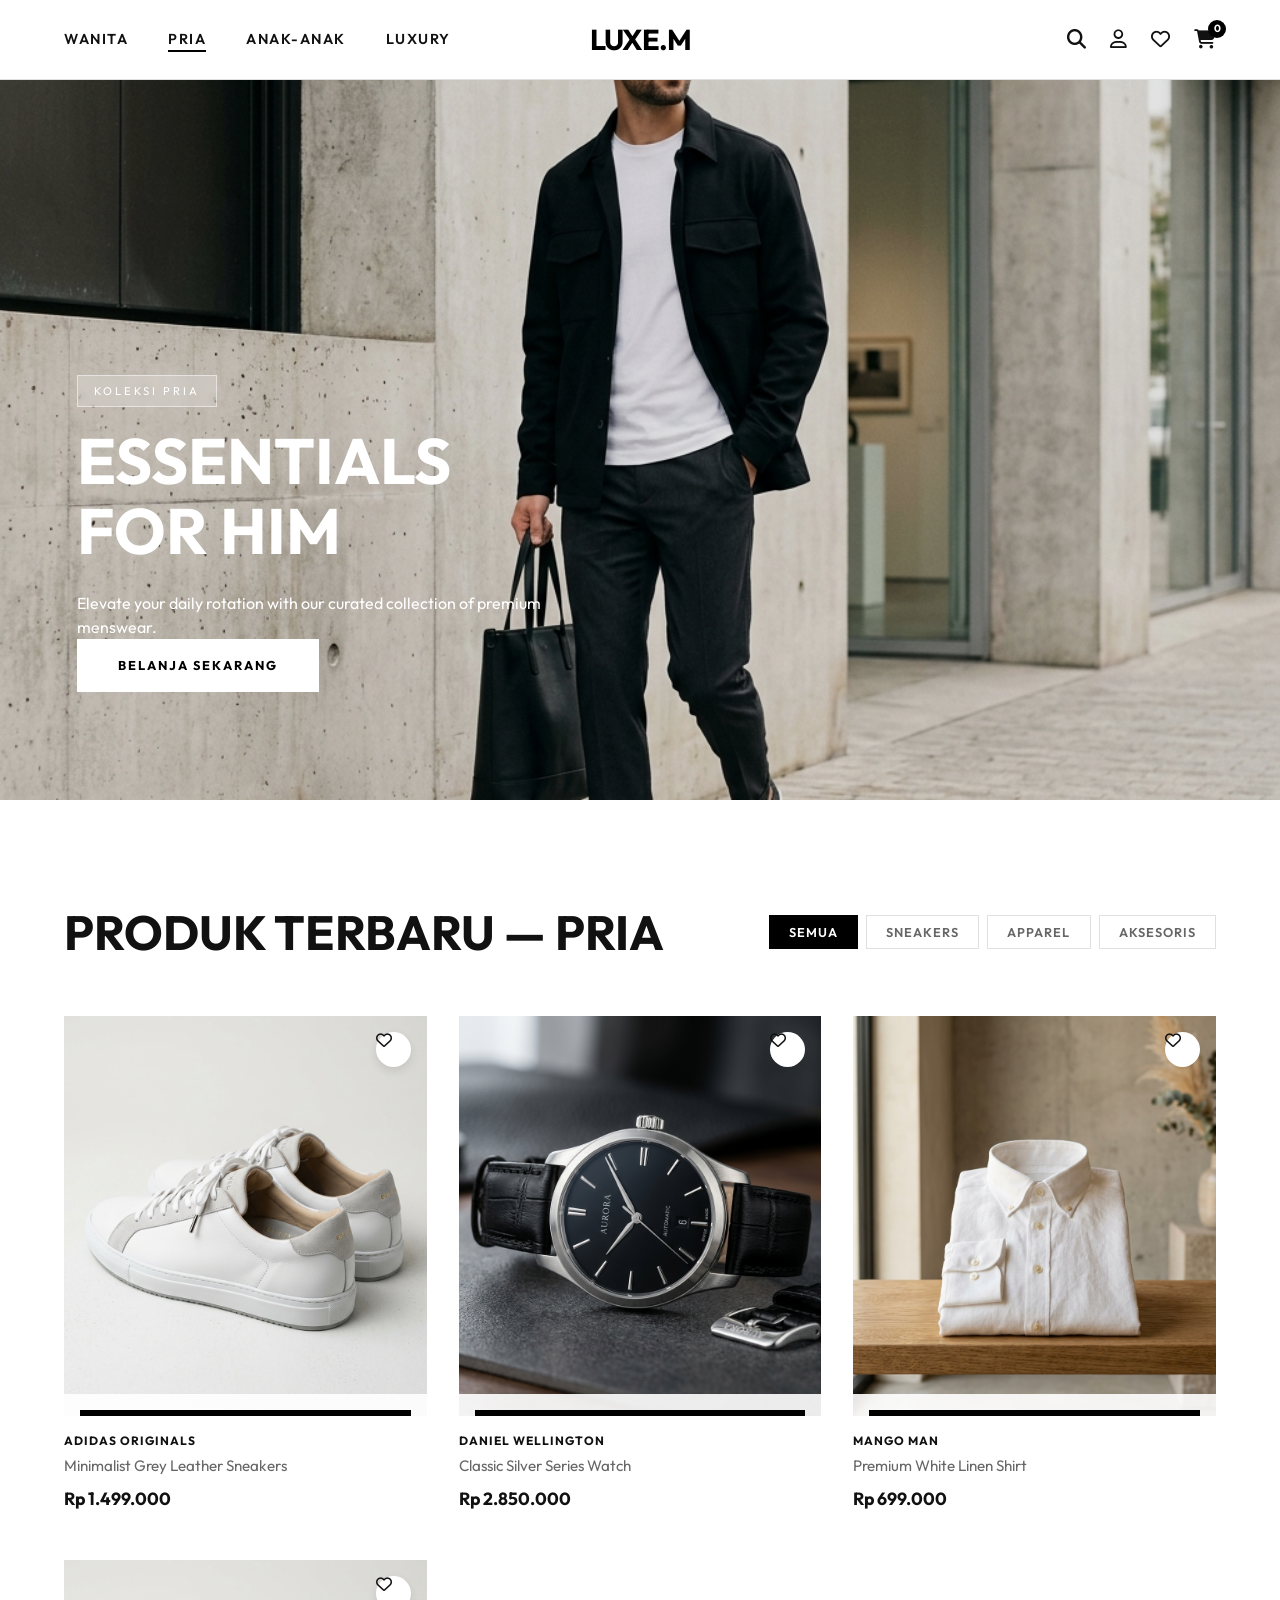
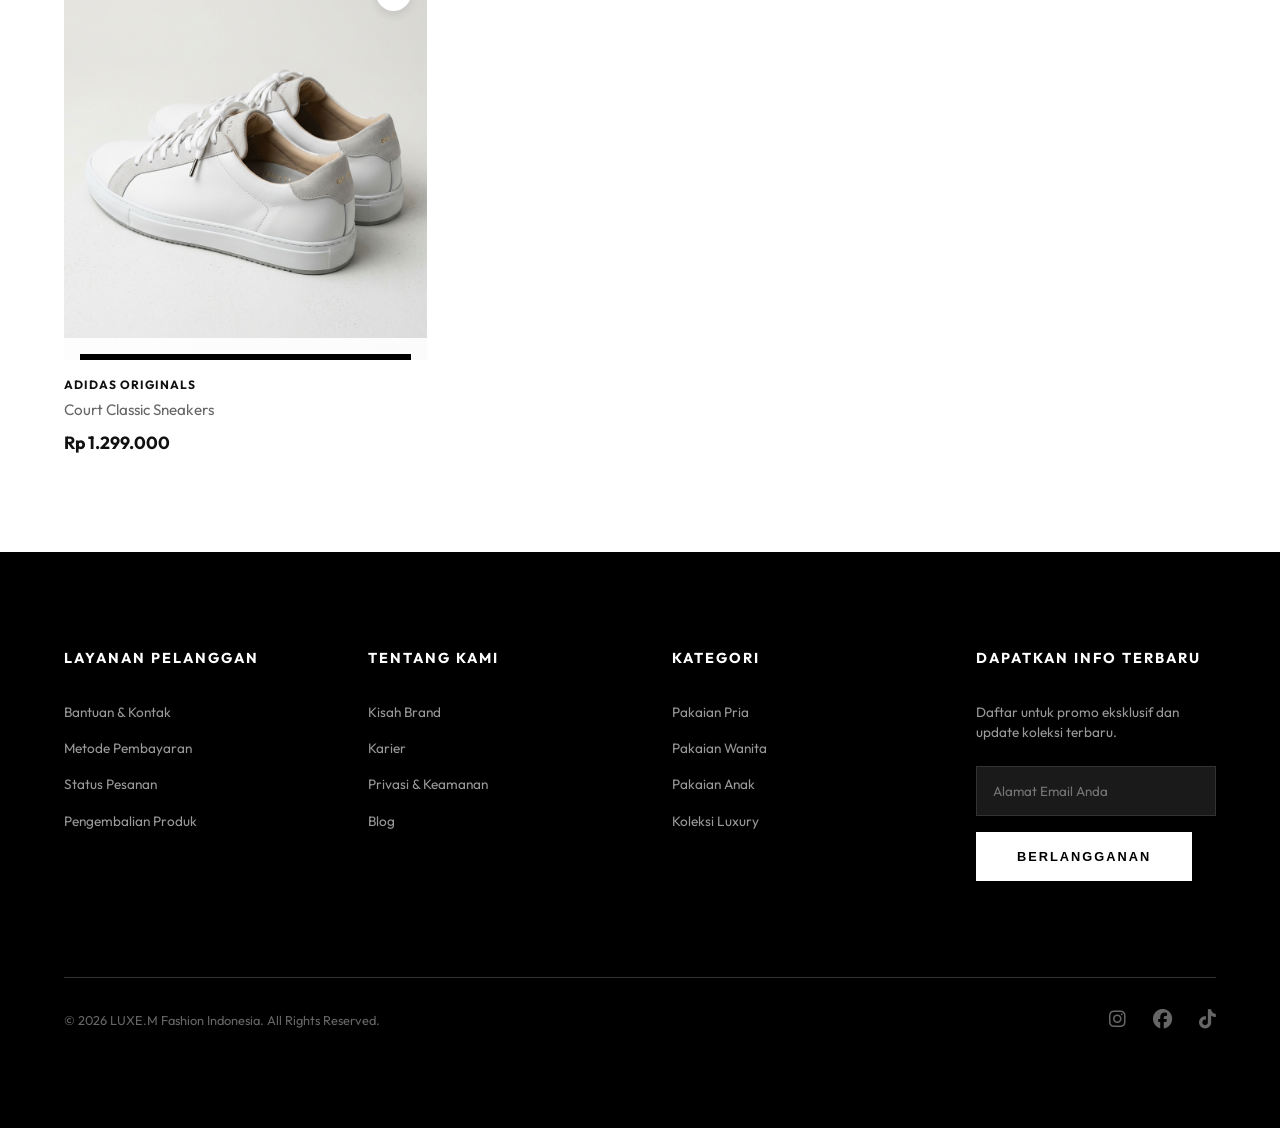
==== index.html @ d2125c65 "Add files via upload panji" ====
<!DOCTYPE html>
<html lang="id">
<head>
    <meta charset="UTF-8">
    <meta name="viewport" content="width=device-width, initial-scale=1.0">
    <title>LUXE.M | Fashion Premium Indonesia</title>
    <meta name="description" content="E-commerce fashion premium. Temukan tren terbaru untuk Pria, Wanita, dan Anak-anak.">
    <link rel="stylesheet" href="style.css">
    <link rel="stylesheet" href="https://cdnjs.cloudflare.com/ajax/libs/font-awesome/6.4.0/css/all.min.css">
    <link href="https://fonts.googleapis.com/css2?family=Outfit:wght@300;400;600;700&display=swap" rel="stylesheet">
</head>
<body>

    <!-- ===== HEADER ===== -->
    <header>
        <ul class="nav-links">
            <li><a href="#" class="nav-cat" data-cat="wanita">Wanita</a></li>
            <li><a href="#" class="nav-cat active-nav" data-cat="pria">Pria</a></li>
            <li><a href="#" class="nav-cat" data-cat="anak">Anak-anak</a></li>
            <li><a href="#" class="nav-cat" data-cat="luxury">Luxury</a></li>
        </ul>

        <a href="index.html" class="logo">LUXE.M</a>

        <div class="nav-icons">
            <i class="fa-solid fa-magnifying-glass" id="search-trigger" title="Cari Produk"></i>
            <i class="fa-regular fa-user" id="user-trigger" title="Masuk / Daftar"></i>
            <i class="fa-regular fa-heart" id="wishlist-trigger" title="Wishlist"></i>
            <div class="cart-icon-wrapper" id="cart-trigger" title="Keranjang">
                <i class="fa-solid fa-cart-shopping"></i>
                <span class="cart-count">0</span>
            </div>
        </div>
    </header>

    <!-- ===== SEARCH OVERLAY ===== -->
    <div id="search-overlay" class="overlay">
        <div class="search-container">
            <i class="fa-solid fa-magnifying-glass" style="color:white; font-size:1.5rem;"></i>
            <input type="text" placeholder="Cari produk, brand, atau kategori..." id="search-input" autocomplete="off">
            <i class="fa-solid fa-xmark close-overlay"></i>
        </div>
        <div id="search-results"></div>
    </div>

    <!-- ===== LOGIN MODAL ===== -->
    <div id="login-modal" class="modal">
        <div class="modal-content">
            <i class="fa-solid fa-xmark close-modal"></i>
            <div class="modal-logo">LUXE.M</div>
            <h2>Selamat Datang</h2>
            <p>Masuk untuk mendapatkan promo menarik & wishlist tersimpan.</p>
            <form id="login-form">
                <input type="email" id="login-email" placeholder="Email" required>
                <input type="password" id="login-pass" placeholder="Password" required>
                <div class="forgot"><a href="#">Lupa password?</a></div>
                <button type="submit" class="btn modal-btn">Masuk</button>
            </form>
            <p class="modal-footer">Belum punya akun? <a href="#" id="switch-to-register">Daftar sekarang</a></p>
        </div>
    </div>

    <!-- ===== CART DRAWER ===== -->
    <div id="cart-drawer" class="drawer">
        <div class="drawer-header">
            <h3>Keranjang Saya (<span id="cart-drawer-count">0</span>)</h3>
            <i class="fa-solid fa-xmark close-drawer"></i>
        </div>
        <div class="drawer-body" id="cart-items">
            <div class="empty-cart">
                <i class="fa-solid fa-cart-shopping" style="font-size:2.5rem; color:#ddd; margin-bottom:1rem;"></i>
                <p>Keranjang Anda kosong.</p>
            </div>
        </div>
        <div class="drawer-footer">
            <div class="total">
                <span>Total:</span>
                <span id="cart-total">Rp 0</span>
            </div>
            <button class="btn checkout-btn">
                <i class="fa-solid fa-lock" style="margin-right:8px;"></i>Checkout Sekarang
            </button>
        </div>
    </div>

    <!-- ===== DRAWER BACKDROP ===== -->
    <div id="drawer-backdrop" class="drawer-backdrop"></div>

    <!-- ===== HERO ===== -->
    <section class="hero" id="hero">
        <img src="hero_banner_men_fashion_1780400311037.png" alt="Men's Fashion Hero" class="hero-img" id="hero-img">
        <div class="hero-content">
            <div class="hero-tag" id="hero-tag">Koleksi Pria</div>
            <h1 id="hero-title">ESSENTIALS <br>FOR HIM</h1>
            <p id="hero-sub">Elevate your daily rotation with our curated collection of premium menswear.</p>
            <a href="#shop" class="btn" id="hero-btn">Belanja Sekarang</a>
        </div>
    </section>

    <!-- ===== CATEGORY FILTER TABS ===== -->
    <section class="section" id="shop">
        <div class="section-title">
            <h2 id="section-heading">PRODUK TERBARU — PRIA</h2>
            <div class="filter-tabs">
                <button class="filter-tab active" data-filter="all">Semua</button>
                <button class="filter-tab" data-filter="sneakers">Sneakers</button>
                <button class="filter-tab" data-filter="apparel">Apparel</button>
                <button class="filter-tab" data-filter="aksesoris">Aksesoris</button>
            </div>
        </div>
        <div class="product-grid" id="product-grid">
            <!-- Dynamically rendered by JS -->
        </div>
        <div id="no-results" style="display:none; text-align:center; padding:4rem; color:#999;">
            <i class="fa-solid fa-box-open" style="font-size:3rem; margin-bottom:1rem;"></i>
            <p>Tidak ada produk ditemukan.</p>
        </div>
    </section>

    <!-- ===== FOOTER ===== -->
    <footer>
        <div class="footer-grid">
            <div class="footer-col">
                <h4>Layanan Pelanggan</h4>
                <ul>
                    <li onclick="showToast('Menghubungi tim bantuan...')">Bantuan &amp; Kontak</li>
                    <li onclick="showToast('Metode pembayaran: Transfer Bank, QRIS, COD')">Metode Pembayaran</li>
                    <li onclick="window.location.href='checkout.html'">Status Pesanan</li>
                    <li onclick="showToast('Pengembalian produk dapat dilakukan dalam 7 hari')">Pengembalian Produk</li>
                </ul>
            </div>
            <div class="footer-col">
                <h4>Tentang Kami</h4>
                <ul>
                    <li onclick="showToast('LUXE.M - Fashion Premium Indonesia sejak 2024')">Kisah Brand</li>
                    <li onclick="showToast('Kirim CV ke karier@luxem.id')">Karier</li>
                    <li onclick="showToast('Data Anda aman bersama kami')">Privasi &amp; Keamanan</li>
                    <li onclick="showToast('Blog segera hadir!')">Blog</li>
                </ul>
            </div>
            <div class="footer-col">
                <h4>Kategori</h4>
                <ul>
                    <li onclick="switchCategory('pria')">Pakaian Pria</li>
                    <li onclick="switchCategory('wanita')">Pakaian Wanita</li>
                    <li onclick="switchCategory('anak')">Pakaian Anak</li>
                    <li onclick="switchCategory('luxury')">Koleksi Luxury</li>
                </ul>
            </div>
            <div class="footer-col newsletter">
                <h4>Dapatkan Info Terbaru</h4>
                <p style="font-size: 0.85rem; margin-bottom: 1.5rem; color: #999;">Daftar untuk promo eksklusif dan update koleksi terbaru.</p>
                <input type="email" id="newsletter-input" placeholder="Alamat Email Anda">
                <button class="btn newsletter-btn" style="border: 1px solid var(--secondary);">Berlangganan</button>
            </div>
        </div>
        <div class="bottom-footer">
            <p>&copy; 2026 LUXE.M Fashion Indonesia. All Rights Reserved.</p>
            <div class="socials">
                <i class="fa-brands fa-instagram" onclick="showToast('@luxem.id di Instagram')"></i>
                <i class="fa-brands fa-facebook" onclick="showToast('Facebook: LUXE.M Indonesia')"></i>
                <i class="fa-brands fa-tiktok" onclick="showToast('@luxem.id di TikTok')"></i>
            </div>
        </div>
    </footer>

    <script src="script.js"></script>
</body>
</html>
---- style.css ----
@import url('https://fonts.googleapis.com/css2?family=Outfit:wght@300;400;600;700&display=swap');

:root {
    --primary: #000000;
    --secondary: #ffffff;
    --accent: #222222;
    --text-main: #111111;
    --text-muted: #666666;
    --bg-light: #f9f9f9;
    --border: #e0e0e0;
    --transition: all 0.4s cubic-bezier(0.165, 0.84, 0.44, 1);
    --nav-height: 80px;
}

* {
    margin: 0;
    padding: 0;
    box-sizing: border-box;
}

body {
    font-family: 'Outfit', sans-serif;
    color: var(--text-main);
    background: var(--secondary);
    line-height: 1.5;
    overflow-x: hidden;
}

a {
    text-decoration: none;
    color: inherit;
    transition: var(--transition);
}

ul {
    list-style: none;
}

img {
    max-width: 100%;
    display: block;
}

/* Header & Nav */
header {
    height: var(--nav-height);
    background: rgba(255, 255, 255, 0.95);
    backdrop-filter: blur(10px);
    border-bottom: 1px solid var(--border);
    position: fixed;
    top: 0;
    width: 100%;
    z-index: 1000;
    display: flex;
    align-items: center;
    padding: 0 4rem;
    justify-content: space-between;
}

.nav-links {
    display: flex;
    gap: 2.5rem;
    font-weight: 600;
    font-size: 0.9rem;
    text-transform: uppercase;
    letter-spacing: 1.5px;
}

.nav-links li a:hover {
    color: var(--text-muted);
}

.logo {
    font-size: 1.8rem;
    font-weight: 700;
    letter-spacing: -1px;
    position: absolute;
    left: 50%;
    transform: translateX(-50%);
    color: var(--primary);
    text-decoration: none;
    cursor: pointer;
}

/* Active nav link */
.nav-cat.active-nav {
    border-bottom: 2px solid var(--primary);
    padding-bottom: 2px;
}

.nav-icons {
    display: flex;
    gap: 1.5rem;
    align-items: center;
}

.cart-icon-wrapper {
    position: relative;
    cursor: pointer;
}

.cart-count {
    position: absolute;
    top: -8px;
    right: -10px;
    background: var(--primary);
    color: white;
    font-size: 0.65rem;
    width: 18px;
    height: 18px;
    border-radius: 50%;
    display: flex;
    align-items: center;
    justify-content: center;
    font-weight: 700;
}

.nav-icons i {
    font-size: 1.2rem;
    cursor: pointer;
    transition: var(--transition);
}

.nav-icons i:hover {
    transform: translateY(-2px);
}

/* Overlays & Modals */
.overlay, .modal, .drawer-overlay {
    position: fixed;
    top: 0;
    left: 0;
    width: 100%;
    height: 100%;
    background: rgba(0, 0, 0, 0.8);
    display: flex;
    align-items: center;
    justify-content: center;
    z-index: 2000;
    opacity: 0;
    visibility: hidden;
    transition: var(--transition);
}

.overlay.active, .modal.active {
    opacity: 1;
    visibility: visible;
}

/* Search Overlay */
.search-container {
    width: 80%;
    max-width: 800px;
    position: relative;
}

.search-container input {
    width: 100%;
    background: transparent;
    border: none;
    border-bottom: 2px solid white;
    padding: 1rem 0;
    font-size: 2rem;
    color: white;
    outline: none;
    font-family: inherit;
}

.close-overlay {
    position: absolute;
    right: 0;
    top: 50%;
    transform: translateY(-50%);
    color: white;
    font-size: 2.5rem;
    cursor: pointer;
}

/* Modal */
.modal-content {
    background: white;
    padding: 3rem;
    width: 90%;
    max-width: 450px;
    position: relative;
    text-align: center;
}

.modal-content h2 { margin-bottom: 1rem; }
.modal-content p { color: var(--text-muted); margin-bottom: 2rem; }
.modal-content input {
    width: 100%;
    padding: 1rem;
    margin-bottom: 1rem;
    border: 1px solid var(--border);
    font-family: inherit;
}

.close-modal {
    position: absolute;
    top: 1.5rem;
    right: 1.5rem;
    cursor: pointer;
    font-size: 1.2rem;
}

/* Drawer (Cart) */
.drawer {
    position: fixed;
    top: 0;
    right: -400px;
    width: 400px;
    height: 100%;
    background: white;
    z-index: 3000;
    transition: var(--transition);
    display: flex;
    flex-direction: column;
}

.drawer.active {
    right: 0;
    box-shadow: -10px 0 30px rgba(0,0,0,0.1);
}

.drawer-header {
    padding: 2rem;
    border-bottom: 1px solid var(--border);
    display: flex;
    justify-content: space-between;
    align-items: center;
}

.drawer-body {
    flex: 1;
    overflow-y: auto;
    padding: 2rem;
}

.drawer-footer {
    padding: 2rem;
    border-top: 1px solid var(--border);
}

.drawer-footer .total {
    display: flex;
    justify-content: space-between;
    font-weight: 700;
    font-size: 1.2rem;
    margin-bottom: 1.5rem;
}

.cart-item {
    display: flex;
    gap: 1rem;
    margin-bottom: 1.5rem;
    align-items: center;
}

.cart-item img {
    width: 70px;
    height: 90px;
    object-fit: cover;
}

.cart-item-info { flex: 1; }
.cart-item-info h5 { font-size: 0.9rem; margin-bottom: 2px; }
.cart-item-info p { font-size: 0.8rem; color: var(--text-muted); }
.remove-item {
    font-size: 0.8rem;
    text-decoration: underline;
    cursor: pointer;
    color: #cc0000;
    margin-top: 5px;
}

/* Hero Section */
.hero {
    margin-top: var(--nav-height);
    height: 80vh;
    width: 100%;
    position: relative;
    overflow: hidden;
}

.hero-img {
    width: 100%;
    height: 100%;
    object-fit: cover;
    filter: brightness(0.9);
}

.hero-content {
    position: absolute;
    bottom: 15%;
    left: 6%;
    color: var(--secondary);
    max-width: 500px;
}

.hero-content h1 {
    font-size: 4rem;
    font-weight: 700;
    line-height: 1.1;
    margin-bottom: 1.5rem;
}

.btn {
    display: inline-block;
    padding: 1rem 2.5rem;
    background: var(--secondary);
    color: var(--primary);
    font-weight: 700;
    font-size: 0.8rem;
    text-transform: uppercase;
    letter-spacing: 2px;
    border: 1px solid var(--secondary);
    cursor: pointer;
    transition: var(--transition);
}

.btn:hover {
    background: transparent;
    color: var(--secondary);
}

/* Section Title */
.section {
    padding: 6rem 4rem;
}

.section-title {
    font-size: 2rem;
    font-weight: 700;
    margin-bottom: 3rem;
    display: flex;
    align-items: center;
    justify-content: space-between;
}

.section-title a {
    font-size: 0.9rem;
    text-transform: uppercase;
    letter-spacing: 1px;
    font-weight: 400;
    color: var(--text-muted);
}

/* Categories Section */
.categories-grid {
    display: grid;
    grid-template-columns: repeat(3, 1fr);
    gap: 2rem;
}

.cat-card {
    height: 600px;
    position: relative;
    overflow: hidden;
    cursor: pointer;
}

.cat-card img {
    width: 100%;
    height: 100%;
    object-fit: cover;
    transition: var(--transition);
}

.cat-card:hover img {
    transform: scale(1.05);
}

.cat-label {
    position: absolute;
    bottom: 2rem;
    left: 2rem;
    background: var(--secondary);
    padding: 0.8rem 1.5rem;
    font-weight: 700;
    text-transform: uppercase;
    font-size: 0.8rem;
    letter-spacing: 1px;
}

/* Product Grid */
.product-grid {
    display: grid;
    grid-template-columns: repeat(auto-fill, minmax(280px, 1fr));
    gap: 3rem 2rem;
}

.product-card {
    position: relative;
}

.product-img-wrapper {
    height: 400px;
    background: var(--bg-light);
    overflow: hidden;
    margin-bottom: 1rem;
    position: relative;
}

.product-actions {
    position: absolute;
    bottom: -50px;
    left: 0;
    width: 100%;
    padding: 1rem;
    background: rgba(255, 255, 255, 0.9);
    transition: var(--transition);
}

.product-card:hover .product-actions {
    bottom: 0;
}

.product-actions button {
    width: 100%;
    padding: 0.8rem;
    background: var(--primary);
    color: white;
    border: none;
    font-weight: 700;
    text-transform: uppercase;
    font-size: 0.75rem;
    letter-spacing: 1px;
    cursor: pointer;
}

.wishlist-toggle {
    position: absolute;
    top: 1rem;
    right: 1rem;
    background: white;
    width: 35px;
    height: 35px;
    border-radius: 50%;
    display: flex;
    align-items: center;
    justify-content: center;
    cursor: pointer;
    box-shadow: 0 4px 10px rgba(0,0,0,0.1);
    transition: var(--transition);
    z-index: 5;
}

.wishlist-toggle.active {
    color: #e74c3c;
    background: white;
}

.wishlist-toggle:hover {
    transform: scale(1.1);
}

.product-img-wrapper img {
    width: 100%;
    height: 100%;
    object-fit: cover;
    transition: var(--transition);
}

.product-card:hover .product-img-wrapper img {
    transform: scale(1.03);
}

.product-info {
    text-align: left;
}

.brand {
    text-transform: uppercase;
    font-size: 0.75rem;
    font-weight: 700;
    letter-spacing: 1px;
    margin-bottom: 0.3rem;
}

.product-name {
    font-size: 0.95rem;
    color: var(--text-muted);
    margin-bottom: 0.5rem;
}

.price {
    font-weight: 700;
    font-size: 1.1rem;
}

/* Footer */
footer {
    background: var(--primary);
    color: var(--secondary);
    padding: 6rem 4rem;
}

.footer-grid {
    display: grid;
    grid-template-columns: repeat(4, 1fr);
    gap: 4rem;
}

.footer-col h4 {
    margin-bottom: 2rem;
    text-transform: uppercase;
    letter-spacing: 2px;
    font-size: 0.9rem;
}

.footer-col ul li {
    margin-bottom: 1rem;
    font-size: 0.85rem;
    color: #999;
    cursor: pointer;
}

.footer-col ul li:hover {
    color: var(--secondary);
}

.newsletter input {
    width: 100%;
    padding: 1rem;
    background: #1a1a1a;
    border: 1px solid #333;
    color: var(--secondary);
    margin-bottom: 1rem;
    font-family: inherit;
}

.bottom-footer {
    margin-top: 6rem;
    padding-top: 2rem;
    border-top: 1px solid #333;
    display: flex;
    justify-content: space-between;
    align-items: center;
    font-size: 0.8rem;
    color: #666;
}

/* Animations */
@keyframes fadeInUp {
    from { opacity: 0; transform: translateY(30px); }
    to   { opacity: 1; transform: translateY(0); }
}

@keyframes slideUp {
    from { opacity: 0; transform: translateX(-50%) translateY(20px); }
    to   { opacity: 1; transform: translateX(-50%) translateY(0); }
}

.animate {
    animation: fadeInUp 0.8s ease forwards;
}

/* Drawer Backdrop */
.drawer-backdrop {
    position: fixed;
    inset: 0;
    background: rgba(0,0,0,0.4);
    z-index: 2999;
    opacity: 0;
    visibility: hidden;
    transition: var(--transition);
}

.drawer-backdrop.active {
    opacity: 1;
    visibility: visible;
}

/* Modal footer link */
.modal-footer { font-size: 0.85rem; }
.modal-footer a { font-weight: 700; text-decoration: underline; }

/* Add-to-cart hover button */
.product-actions button:hover {
    background: #333;
}

/* Mobile Responsive */
@media (max-width: 1024px) {
    header { padding: 0 2rem; }
    .nav-links { display: none; }
    .categories-grid { grid-template-columns: 1fr; }
    .hero-content h1 { font-size: 3rem; }
    .footer-grid { grid-template-columns: 1fr 1fr; }
}

@media (max-width: 768px) {
    .section { padding: 4rem 2rem; }
    .hero-content { left: 5%; bottom: 10%; }
    .footer-grid { grid-template-columns: 1fr; }
    .section-title { flex-direction: column; align-items: flex-start; gap: 1rem; }
}

/* ===========================
   HERO TAG
=========================== */
.hero-tag {
    display: inline-block;
    background: rgba(255,255,255,0.2);
    border: 1px solid rgba(255,255,255,0.5);
    color: white;
    font-size: 0.7rem;
    text-transform: uppercase;
    letter-spacing: 3px;
    padding: 0.4rem 1rem;
    margin-bottom: 1.2rem;
    backdrop-filter: blur(4px);
}

/* ===========================
   FILTER TABS
=========================== */
.filter-tabs {
    display: flex;
    gap: 0.5rem;
    flex-wrap: wrap;
}

.filter-tab {
    padding: 0.5rem 1.2rem;
    border: 1.5px solid var(--border);
    background: transparent;
    font-family: 'Outfit', sans-serif;
    font-size: 0.8rem;
    font-weight: 600;
    text-transform: uppercase;
    letter-spacing: 1px;
    cursor: pointer;
    transition: var(--transition);
    color: var(--text-muted);
}

.filter-tab:hover,
.filter-tab.active {
    background: var(--primary);
    color: white;
    border-color: var(--primary);
}

/* ===========================
   SEARCH OVERLAY UPDATES
=========================== */
.search-container {
    display: flex;
    align-items: center;
    gap: 1rem;
    width: 80%;
    max-width: 800px;
    position: relative;
}

.search-container input {
    flex: 1;
    background: transparent;
    border: none;
    border-bottom: 2px solid rgba(255,255,255,0.6);
    padding: 0.8rem 0;
    font-size: 1.8rem;
    color: white;
    outline: none;
    font-family: 'Outfit', sans-serif;
}

.search-container input::placeholder { color: rgba(255,255,255,0.4); }

#search-results {
    position: absolute;
    top: calc(100% + 1.5rem);
    left: 0;
    width: 100%;
    background: white;
    max-height: 400px;
    overflow-y: auto;
}

.search-result-item {
    display: flex;
    gap: 1rem;
    align-items: center;
    padding: 1rem 1.5rem;
    cursor: pointer;
    transition: background 0.2s;
    border-bottom: 1px solid #f0f0f0;
}

.search-result-item:hover { background: #f7f7f7; }

.search-result-item img {
    width: 55px;
    height: 65px;
    object-fit: cover;
}

.sr-brand { font-size: 0.7rem; text-transform: uppercase; letter-spacing: 1px; color: #999; }
.sr-name  { font-size: 0.9rem; font-weight: 600; margin: 2px 0; }
.sr-price { font-size: 0.85rem; font-weight: 700; }

.search-no-result {
    color: rgba(255,255,255,0.6);
    font-size: 1rem;
    margin-top: 1.5rem;
}

/* ===========================
   LOGIN MODAL EXTRAS
=========================== */
.modal-logo {
    font-size: 1.8rem;
    font-weight: 700;
    letter-spacing: -1px;
    margin-bottom: 1.5rem;
}

.modal-btn {
    width: 100%;
    height: 52px;
    background: var(--primary) !important;
    color: white !important;
    border: none !important;
    justify-content: center;
    display: flex;
    align-items: center;
    font-family: 'Outfit', sans-serif;
}

.forgot {
    text-align: right;
    margin-bottom: 1.5rem;
    font-size: 0.8rem;
}

.forgot a { color: var(--text-muted); text-decoration: underline; }

/* ===========================
   FOOTER SOCIALS HOVER
=========================== */
.socials i {
    margin-left: 1.5rem;
    cursor: pointer;
    font-size: 1.2rem;
    transition: var(--transition);
}

.socials i:hover { color: #ccc; transform: translateY(-2px); }
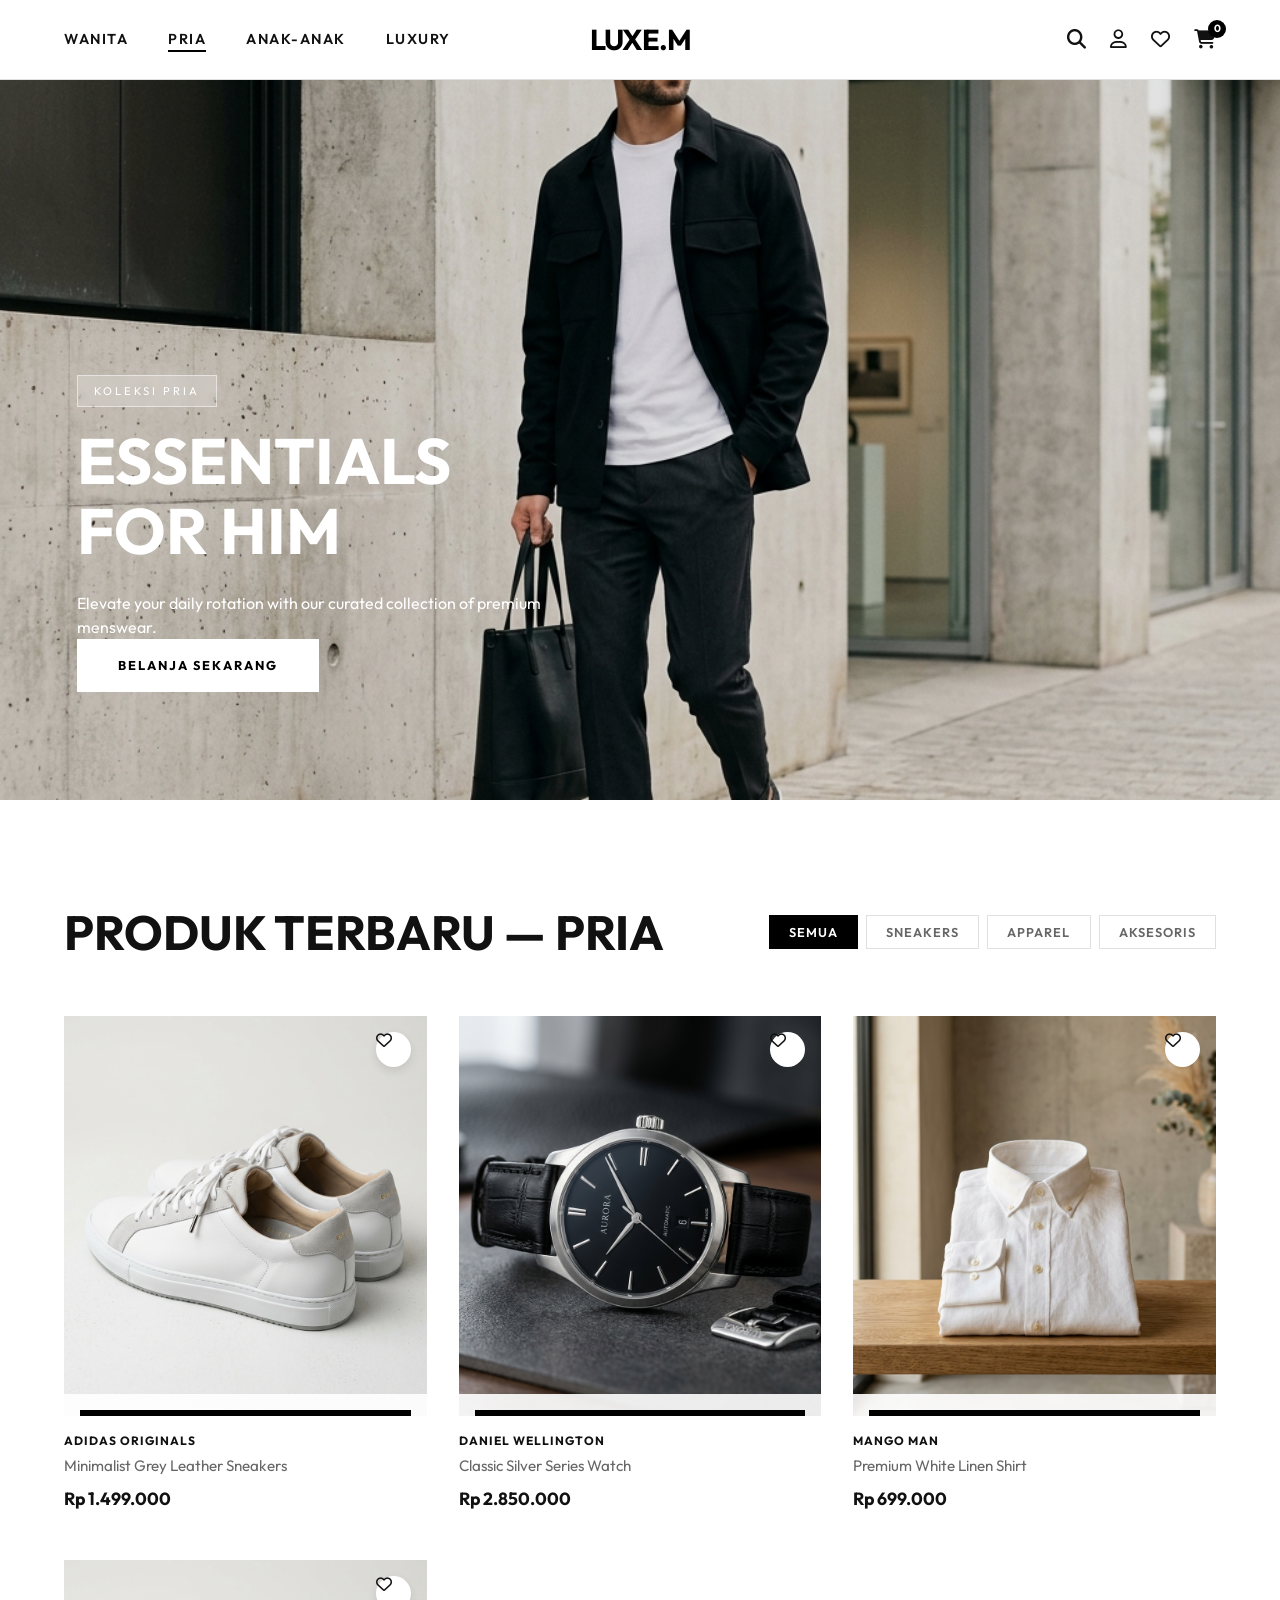
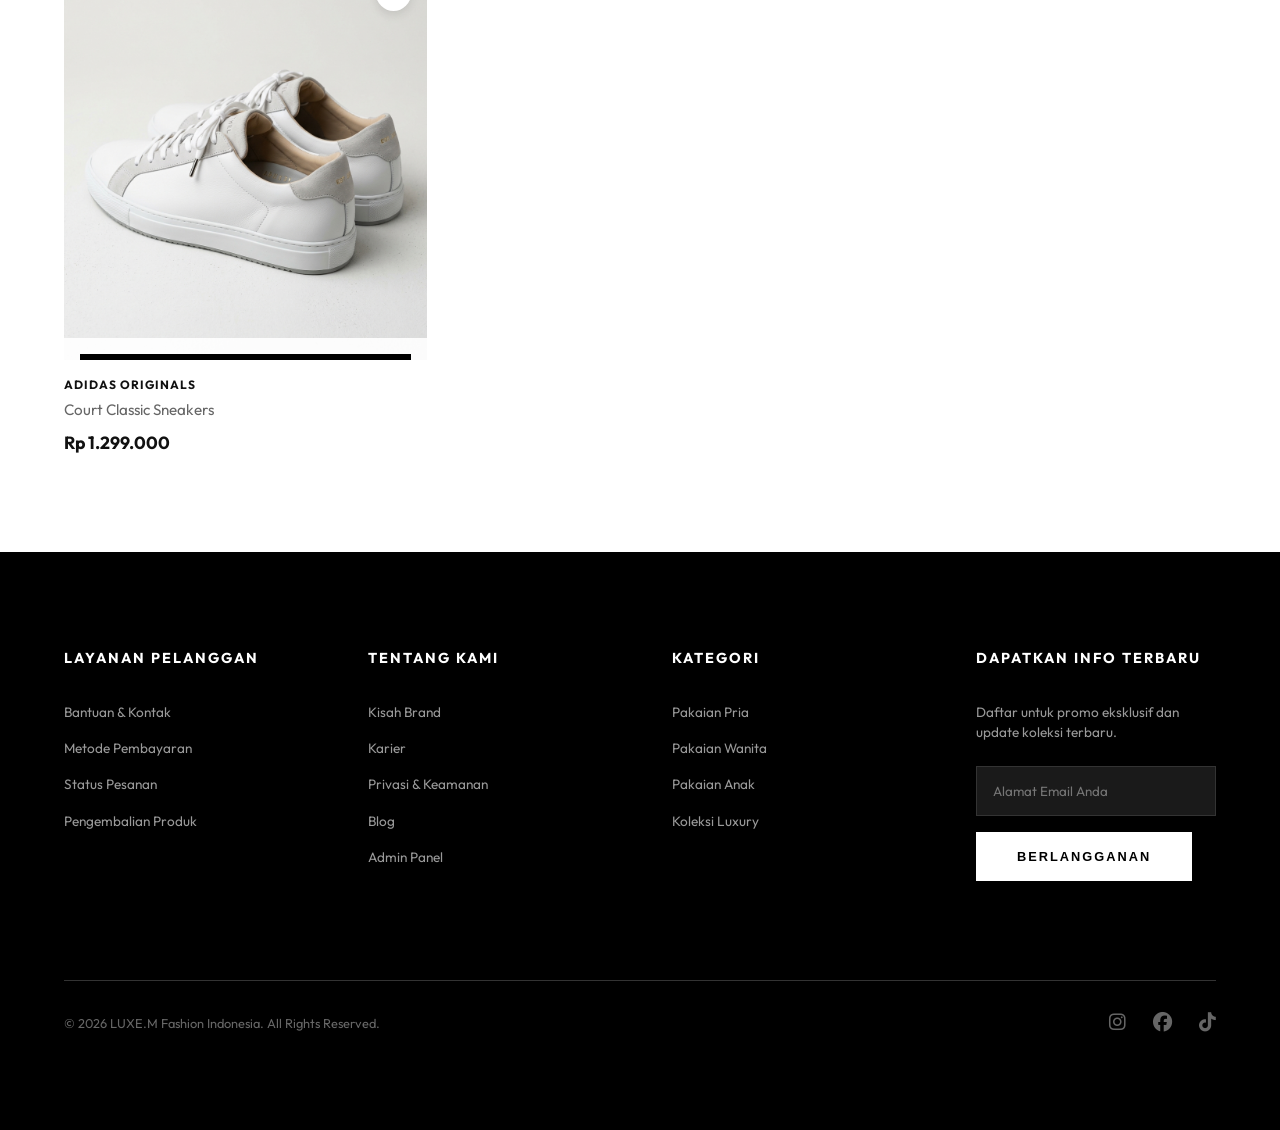
==== commit adde0e89: "ddd" ====
--- a/index.html
+++ b/index.html
@@ -136,6 +136,7 @@
                     <li onclick="showToast('Kirim CV ke karier@luxem.id')">Karier</li>
                     <li onclick="showToast('Data Anda aman bersama kami')">Privasi &amp; Keamanan</li>
                     <li onclick="showToast('Blog segera hadir!')">Blog</li>
+                    <li onclick="window.location.href='admin.html'">Admin Panel</li>
                 </ul>
             </div>
             <div class="footer-col">
--- a/style.css
+++ b/style.css
@@ -749,3 +749,184 @@
 
 .socials i:hover { color: #ccc; transform: translateY(-2px); }
 
+/* ===========================
+   ADMIN PAGE STYLES
+=========================== */
+.admin-page {
+    padding: 6rem 4rem 4rem;
+    max-width: 1200px;
+    margin: 0 auto;
+}
+.admin-header {
+    display: flex;
+    align-items: center;
+    justify-content: space-between;
+    gap: 1rem;
+    margin-bottom: 2.5rem;
+}
+.admin-header h1 {
+    font-size: 2.4rem;
+    font-weight: 700;
+}
+.admin-header .btn-back-home {
+    background: #000;
+    color: white;
+    border: none;
+    padding: 1rem 1.5rem;
+    border-radius: 0.8rem;
+    cursor: pointer;
+    text-transform: uppercase;
+    letter-spacing: 1px;
+}
+.admin-top {
+    display: grid;
+    grid-template-columns: repeat(2, minmax(0,1fr));
+    gap: 1.5rem;
+    margin-bottom: 2rem;
+}
+.admin-card {
+    background: white;
+    border: 1px solid #e8e8e8;
+    padding: 1.8rem;
+    border-radius: 1rem;
+    box-shadow: 0 12px 30px rgba(0,0,0,0.04);
+}
+.admin-card h3 {
+    margin-bottom: 1rem;
+    font-size: 0.9rem;
+    color: #777;
+    text-transform: uppercase;
+    letter-spacing: 1px;
+}
+.admin-card p {
+    font-size: 2rem;
+    font-weight: 700;
+    margin: 0;
+}
+.admin-controls {
+    display: flex;
+    gap: 1rem;
+    flex-wrap: wrap;
+    align-items: flex-end;
+    margin-bottom: 1.5rem;
+}
+.admin-controls input,
+.admin-controls select {
+    flex: 1 1 240px;
+    min-width: 220px;
+    padding: 1rem 1.1rem;
+    border: 1px solid #ddd;
+    border-radius: 0.85rem;
+    background: white;
+}
+.admin-controls button {
+    padding: 1rem 1.4rem;
+    border: none;
+    background: #000;
+    color: white;
+    border-radius: 0.9rem;
+    font-weight: 700;
+    cursor: pointer;
+    text-transform: uppercase;
+}
+.admin-table {
+    width: 100%;
+    border-collapse: collapse;
+    background: white;
+    border: 1px solid #eaeaea;
+    border-radius: 1rem;
+    overflow: hidden;
+    margin-bottom: 2rem;
+}
+.admin-table th,
+.admin-table td {
+    padding: 1rem 1rem;
+    border-bottom: 1px solid #f3f3f3;
+    text-align: left;
+    font-size: 0.95rem;
+}
+.admin-table th {
+    background: #fafafa;
+    color: #555;
+    font-weight: 700;
+    text-transform: uppercase;
+    letter-spacing: 0.5px;
+}
+.admin-table tr:hover {
+    background: #fcfcfc;
+}
+.admin-table td img {
+    width: 90px;
+    height: 60px;
+    object-fit: cover;
+    border-radius: 0.75rem;
+}
+.admin-action {
+    display: flex;
+    gap: 0.5rem;
+}
+.admin-action button {
+    border: none;
+    border-radius: 0.75rem;
+    padding: 0.6rem 0.9rem;
+    cursor: pointer;
+    font-size: 0.82rem;
+    font-weight: 700;
+}
+.admin-action .btn-delete {
+    background: #e74c3c;
+    color: white;
+}
+.admin-form {
+    background: white;
+    border: 1px solid #eaeaea;
+    border-radius: 1rem;
+    padding: 2rem;
+    box-shadow: 0 12px 30px rgba(0,0,0,0.04);
+}
+.admin-form h3 {
+    margin-bottom: 1.25rem;
+}
+.admin-form-row {
+    display: grid;
+    grid-template-columns: repeat(2, minmax(0,1fr));
+    gap: 1rem;
+}
+.admin-form-row input,
+.admin-form-row select {
+    width: 100%;
+    padding: 1rem 1rem;
+    border: 1px solid #ddd;
+    border-radius: 0.85rem;
+}
+.admin-form button {
+    margin-top: 1rem;
+    padding: 1rem 1.4rem;
+    background: #000;
+    color: white;
+    border: none;
+    border-radius: 0.9rem;
+    text-transform: uppercase;
+    font-weight: 700;
+    cursor: pointer;
+}
+.admin-note {
+    margin-top: 1rem;
+    color: #666;
+    font-size: 0.9rem;
+}
+@media (max-width: 900px) {
+    .admin-top,
+    .admin-form-row {
+        grid-template-columns: 1fr;
+    }
+    .admin-controls {
+        flex-direction: column;
+        align-items: stretch;
+    }
+    .admin-header {
+        flex-direction: column;
+        align-items: flex-start;
+    }
+}
+
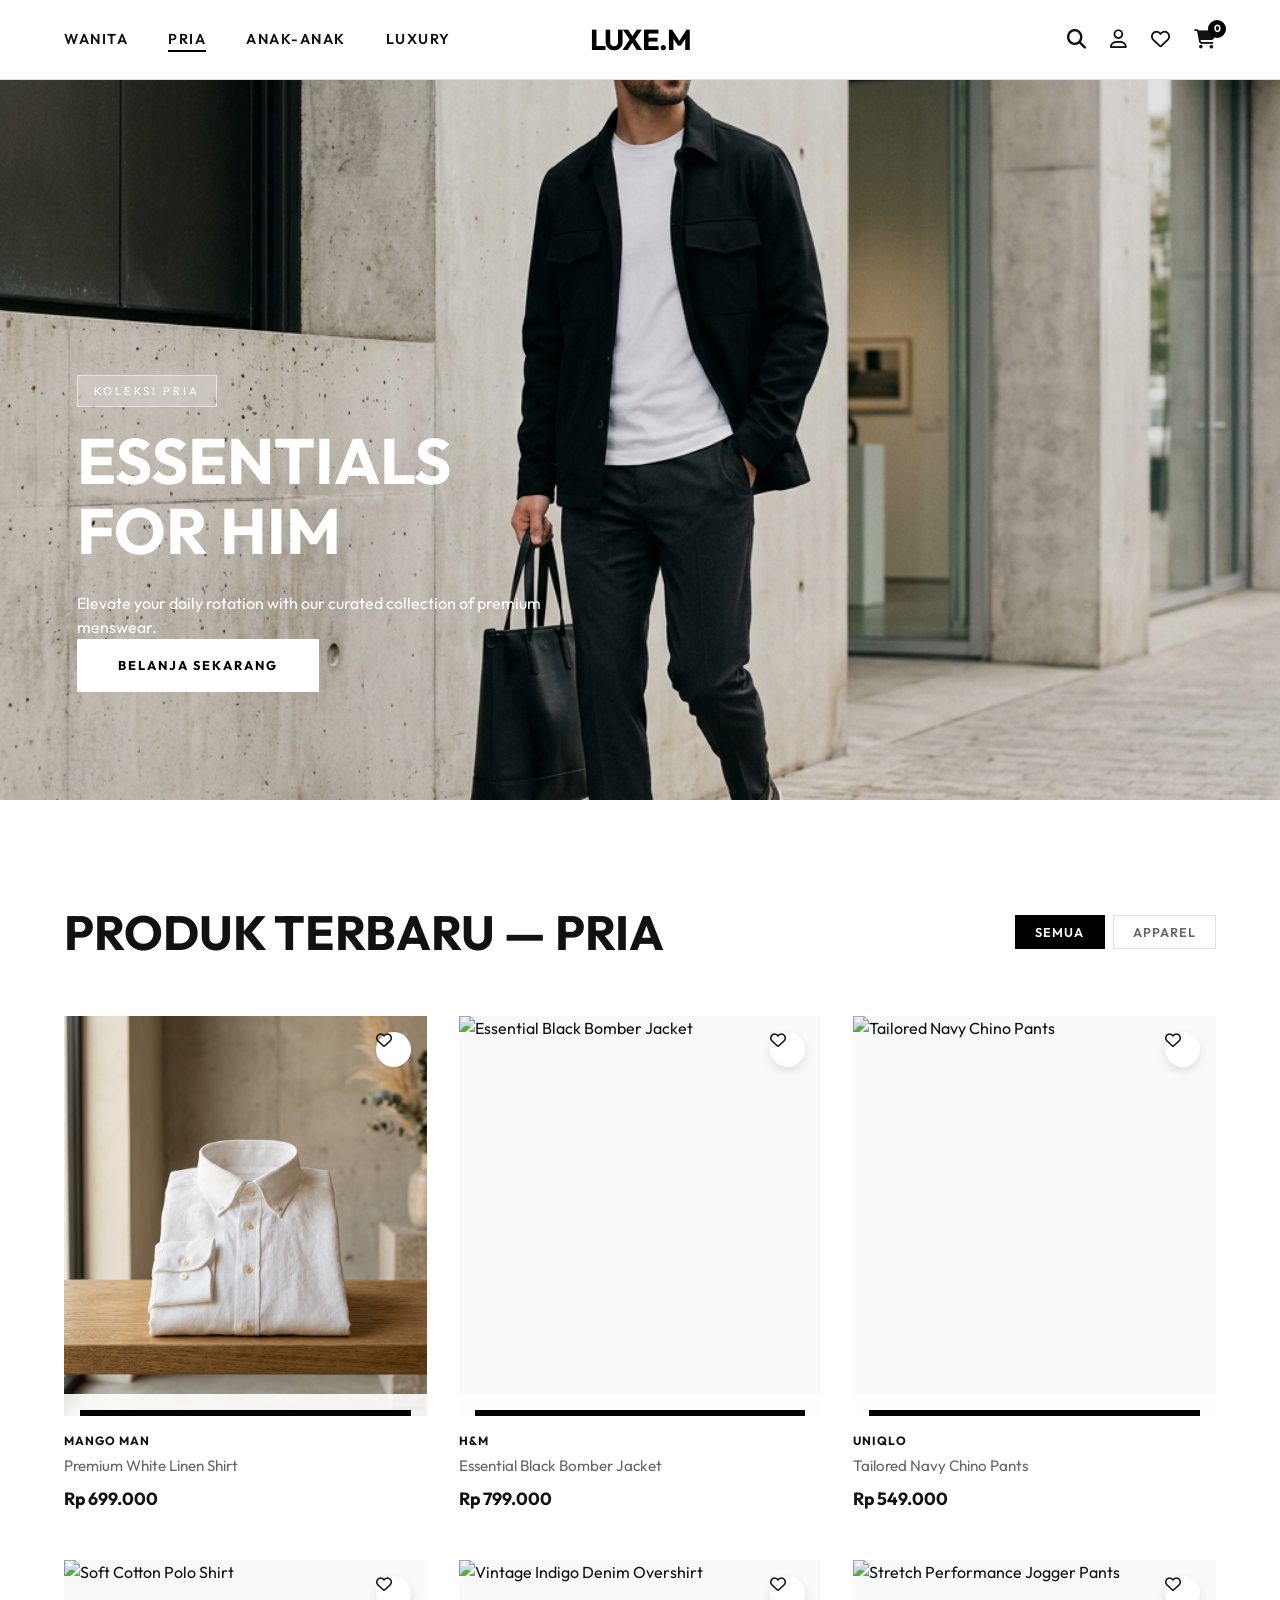
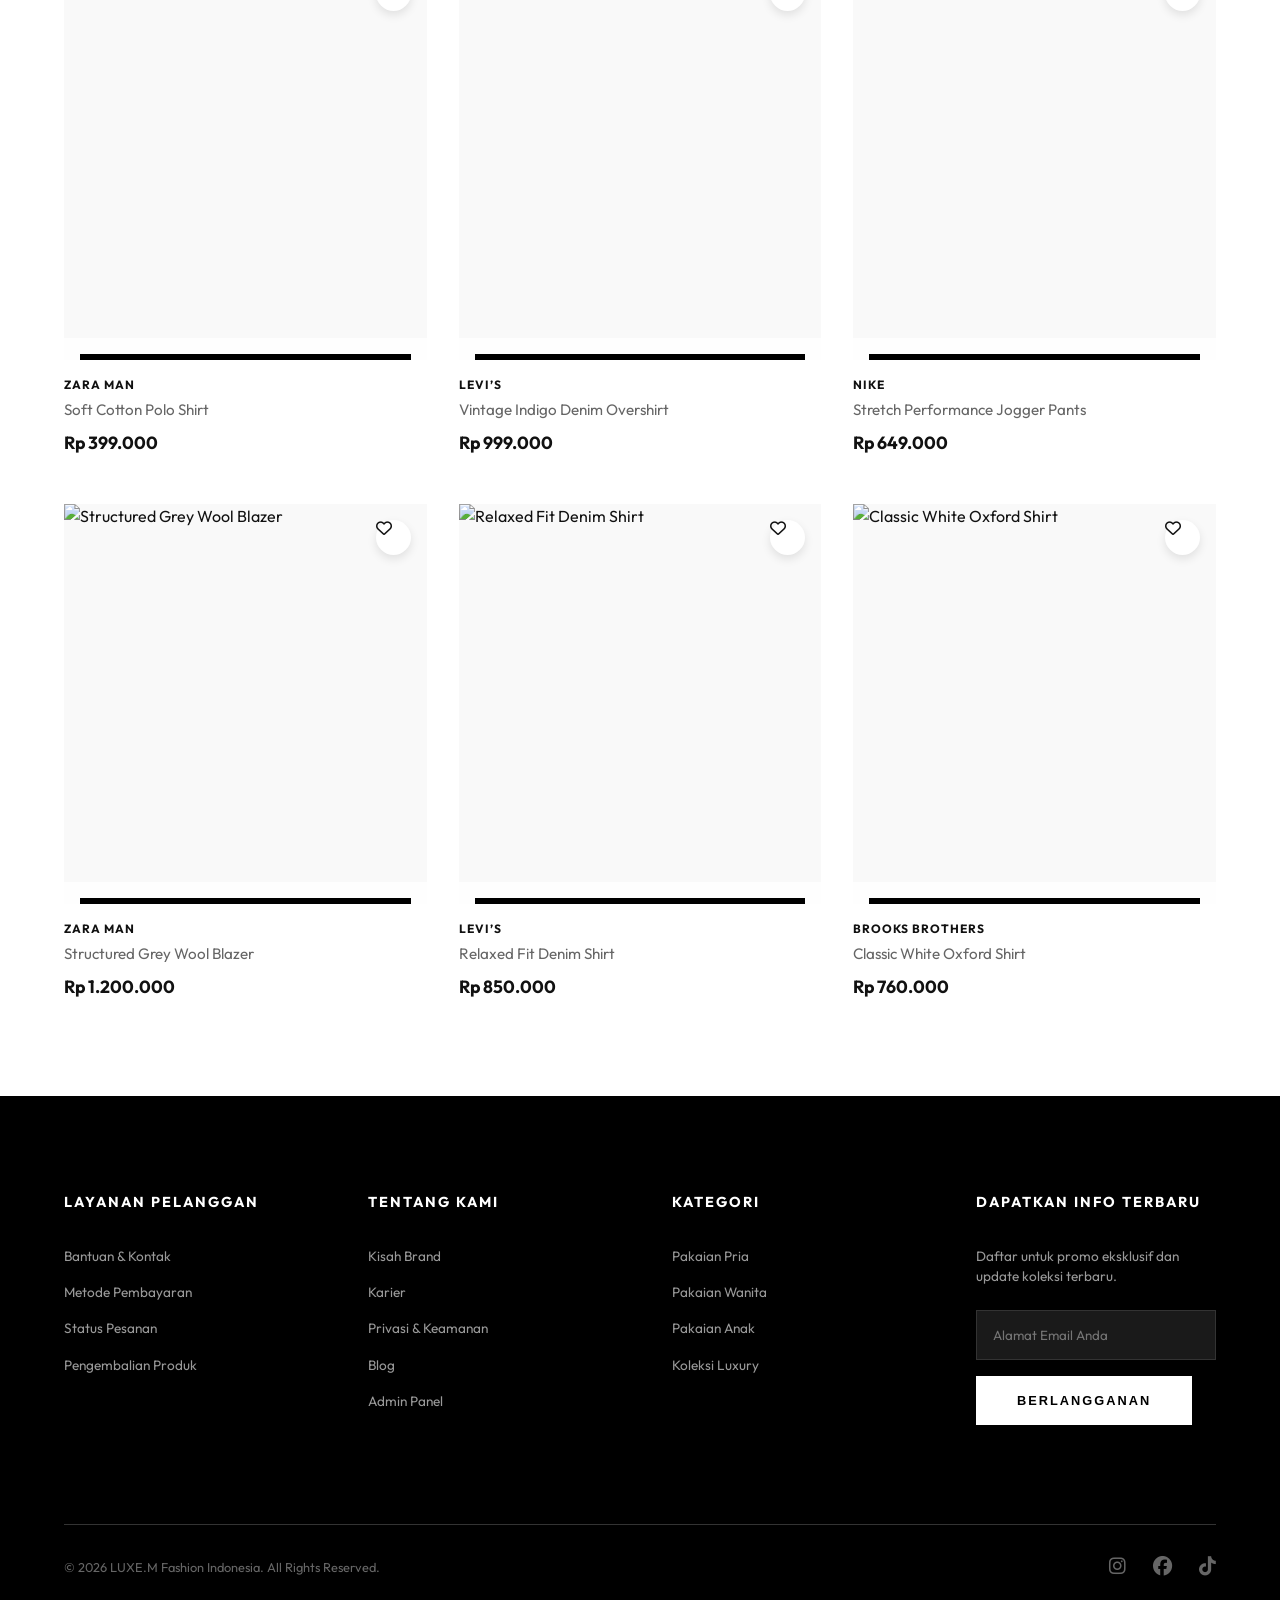
==== commit 14798bb2: "gggg" ====
--- a/index.html
+++ b/index.html
@@ -103,9 +103,7 @@
             <h2 id="section-heading">PRODUK TERBARU — PRIA</h2>
             <div class="filter-tabs">
                 <button class="filter-tab active" data-filter="all">Semua</button>
-                <button class="filter-tab" data-filter="sneakers">Sneakers</button>
                 <button class="filter-tab" data-filter="apparel">Apparel</button>
-                <button class="filter-tab" data-filter="aksesoris">Aksesoris</button>
             </div>
         </div>
         <div class="product-grid" id="product-grid">
@@ -142,10 +140,10 @@
             <div class="footer-col">
                 <h4>Kategori</h4>
                 <ul>
-                    <li onclick="switchCategory('pria')">Pakaian Pria</li>
-                    <li onclick="switchCategory('wanita')">Pakaian Wanita</li>
-                    <li onclick="switchCategory('anak')">Pakaian Anak</li>
-                    <li onclick="switchCategory('luxury')">Koleksi Luxury</li>
+                    <li><a href="#shop" onclick="switchCategory('pria')">Pakaian Pria</a></li>
+                    <li><a href="#shop" onclick="switchCategory('wanita')">Pakaian Wanita</a></li>
+                    <li><a href="#shop" onclick="switchCategory('anak')">Pakaian Anak</a></li>
+                    <li><a href="#shop" onclick="switchCategory('luxury')">Koleksi Luxury</a></li>
                 </ul>
             </div>
             <div class="footer-col newsletter">
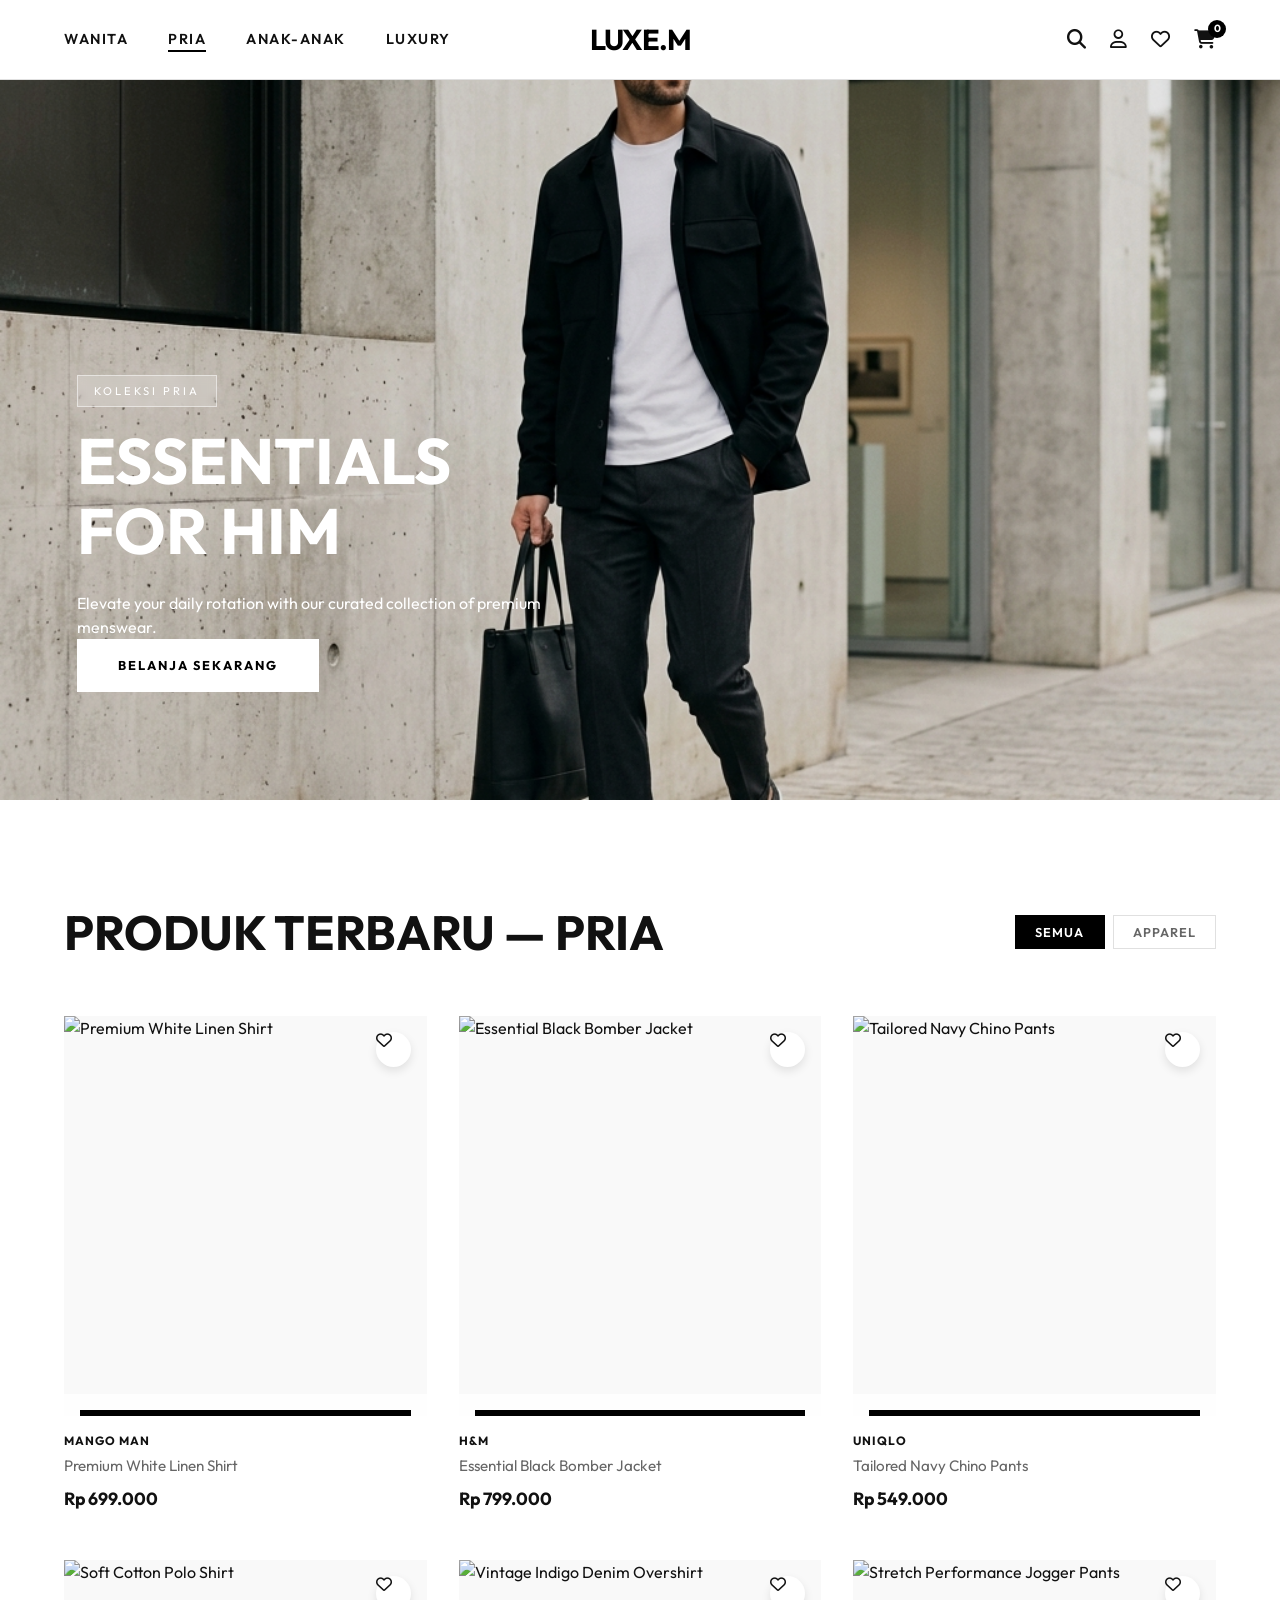
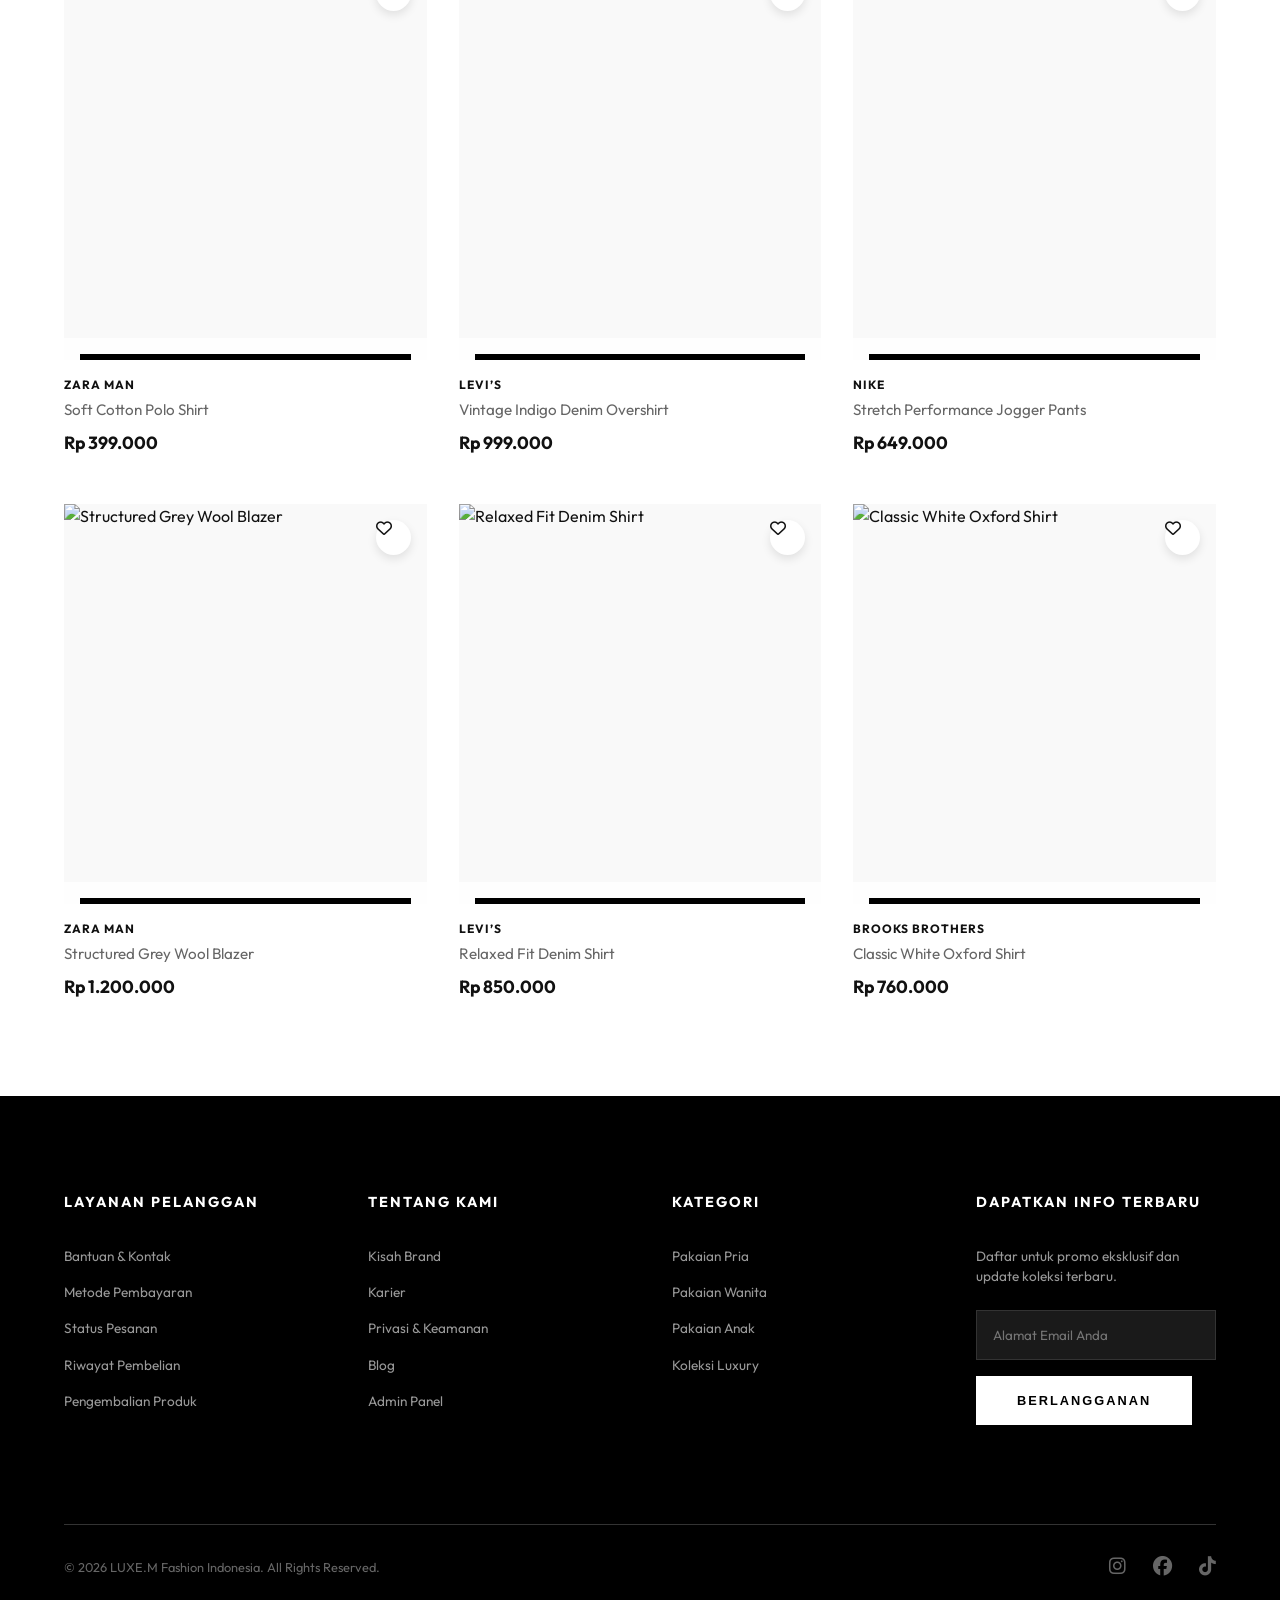
==== commit 50dadf17: "ert" ====
--- a/index.html
+++ b/index.html
@@ -121,20 +121,21 @@
             <div class="footer-col">
                 <h4>Layanan Pelanggan</h4>
                 <ul>
-                    <li onclick="showToast('Menghubungi tim bantuan...')">Bantuan &amp; Kontak</li>
-                    <li onclick="showToast('Metode pembayaran: Transfer Bank, QRIS, COD')">Metode Pembayaran</li>
-                    <li onclick="window.location.href='checkout.html'">Status Pesanan</li>
-                    <li onclick="showToast('Pengembalian produk dapat dilakukan dalam 7 hari')">Pengembalian Produk</li>
+                    <li><a href="contact.html">Bantuan &amp; Kontak</a></li>
+                    <li><a href="payment.html">Metode Pembayaran</a></li>
+                    <li><a href="status.html">Status Pesanan</a></li>
+                    <li><a href="history.html">Riwayat Pembelian</a></li>
+                    <li><a href="returns.html">Pengembalian Produk</a></li>
                 </ul>
             </div>
             <div class="footer-col">
                 <h4>Tentang Kami</h4>
                 <ul>
-                    <li onclick="showToast('LUXE.M - Fashion Premium Indonesia sejak 2024')">Kisah Brand</li>
-                    <li onclick="showToast('Kirim CV ke karier@luxem.id')">Karier</li>
-                    <li onclick="showToast('Data Anda aman bersama kami')">Privasi &amp; Keamanan</li>
-                    <li onclick="showToast('Blog segera hadir!')">Blog</li>
-                    <li onclick="window.location.href='admin.html'">Admin Panel</li>
+                    <li><a href="about.html">Kisah Brand</a></li>
+                    <li><a href="career.html">Karier</a></li>
+                    <li><a href="privacy.html">Privasi &amp; Keamanan</a></li>
+                    <li><a href="blog.html">Blog</a></li>
+                    <li><a href="admin.html">Admin Panel</a></li>
                 </ul>
             </div>
             <div class="footer-col">
